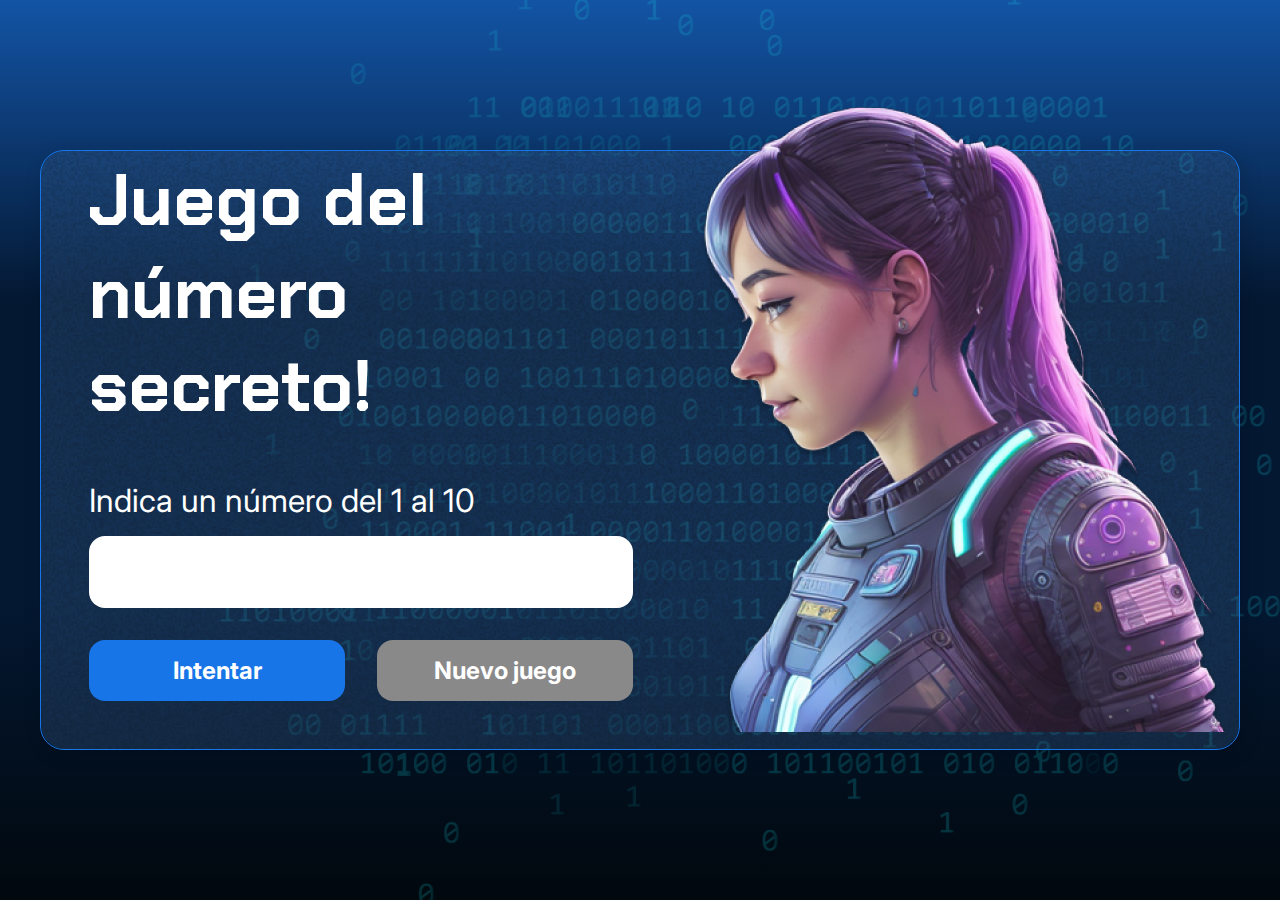
==== index.html @ d42e2543 "Comienzo la version 1.0 de mi proyecto (NUMERO AL AZAR)" ====
<!DOCTYPE html>
<html lang="pt-br">

<head>
    <meta charset="UTF-8">
    <meta name="viewport" content="width=device-width, initial-scale=1.0">
    <link rel="preconnect" href="https://fonts.googleapis.com">
    <link rel="preconnect" href="https://fonts.gstatic.com" crossorigin>
    <link href="https://fonts.googleapis.com/css2?family=Chakra+Petch:wght@700&family=Inter:wght@400;700&display=swap"
        rel="stylesheet">
    <link rel="stylesheet" href="style.css">
    <title>JS Game</title>
</head>

<body>

    <div class="container">
        <div class="container__contenido">
            <div class="container__informaciones">
                <div class="container__texto">
                    <h1></h1>
                    <p class="texto__parrafo"></p>
                </div>
                <input type="number" id="valorUsuario" min="1" max="10" class="container__input">
                <div class="chute container__botones">
                    <button onclick="verificarIntento();" class="container__boton">Intentar</button>
                    <button onclick="reiniciarJuego();" class="container__boton" id="reiniciar" disabled>Nuevo juego</button>
                </div>
            </div>
            <img src="./img/ia.png" alt="Una persona mirando a la izquierda" class="container__imagen-persona" />
        </div>
    </div>



    <script src="app.js"></script>

</body>

</html>
---- style.css ----
* {
    box-sizing: border-box;
    margin: 0;
    padding: 0;
    color: white;
}

body {
    background: linear-gradient(#1354A5 0%, #041832 33.33%, #041832 66.67%, #01080E 100%);
    height: 100vh;
    display: flex;
    align-items: center;
    justify-content: center;
}


body::before {
    background-image: url("img/code.png");
    background-repeat: no-repeat;
    background-position: right;
    content: "";
    display: block;
    position: absolute;
    width: 100%;
    height: 100%;
    opacity: 0.4;
}

.container {
    width: 1200px;
    height: 600px;
    display: flex;
    align-items: center;
    justify-content: space-between;
    border-radius: 24px;
    border: 1px solid #1875E8;
    box-shadow: 4px 4px 20px 0px rgba(1, 8, 14, 0.15);
    background-image: url("img/Ruido.png");
    background-size: 100% 100%;
    position: relative;
}


.container__contenido {
    display: flex;
    align-items: center;
    position: absolute;
    bottom: 0;
}

.container__informaciones {
    flex: 1;
    padding: 3rem;
}

.container__boton {
    border-radius: 16px;
    background: #1875E8;
    padding: 16px 24px;
    width: 100%;
    font-size: 24px;
    font-weight: 700;
    border: none;
    margin-top: 2rem;
}

.container__boton:disabled {
    background: #898989;
}

.container__texto {
    margin: 16px 0 16px 0;
}

.container__texto-azul {
    color: #1875E8;
}

.container__input {
    width: 100%;
    height: 72px;
    border-radius: 16px;
    background-color: #FFF;
    border: none;
    color: #1875E8;
    padding: 2rem;
    font-size: 24px;
    font-weight: 700;
    font-family: 'Inter', sans-serif;
}

.container__botones {
    display: flex;
    gap: 2em;
}

h1 {
    font-family: 'Chakra Petch', sans-serif;
    font-size: 72px;
    padding-bottom: 3rem;
}

p,
button {
    font-family: 'Inter', sans-serif;
}

.texto__parrafo {
    font-size: 32px;
    font-weight: 400;
}
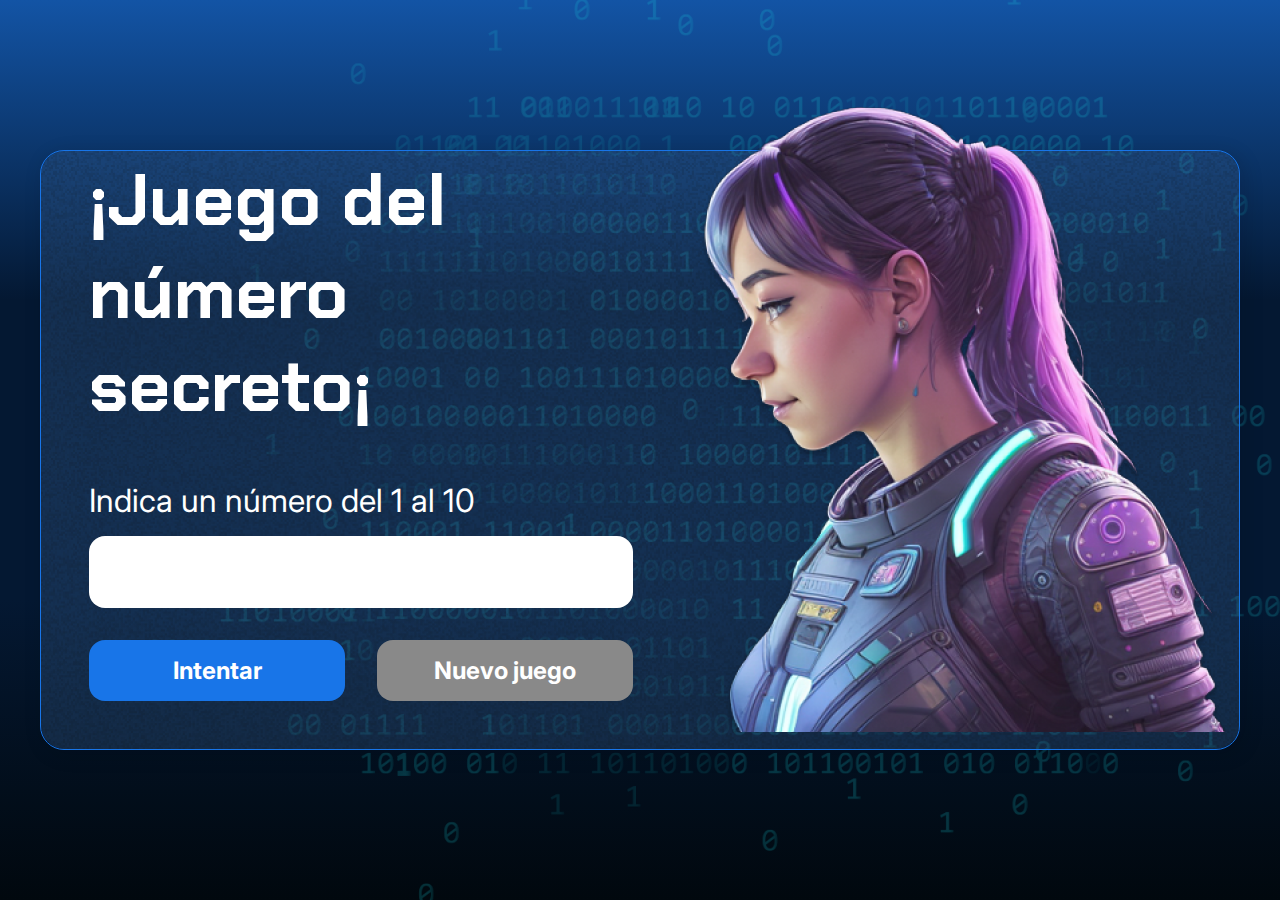
==== commit 2a3eb1bc: "Agregue un numero archivo llamado felicitaciones, en el cual diriguira al usuario cuando hallaacerta" ====
--- a/index.html
+++ b/index.html
@@ -9,7 +9,7 @@
     <link href="https://fonts.googleapis.com/css2?family=Chakra+Petch:wght@700&family=Inter:wght@400;700&display=swap"
         rel="stylesheet">
     <link rel="stylesheet" href="style.css">
-    <title>JS Game</title>
+    <title>¡ADVINA EL NUMERO!</title>
 </head>
 
 <body>
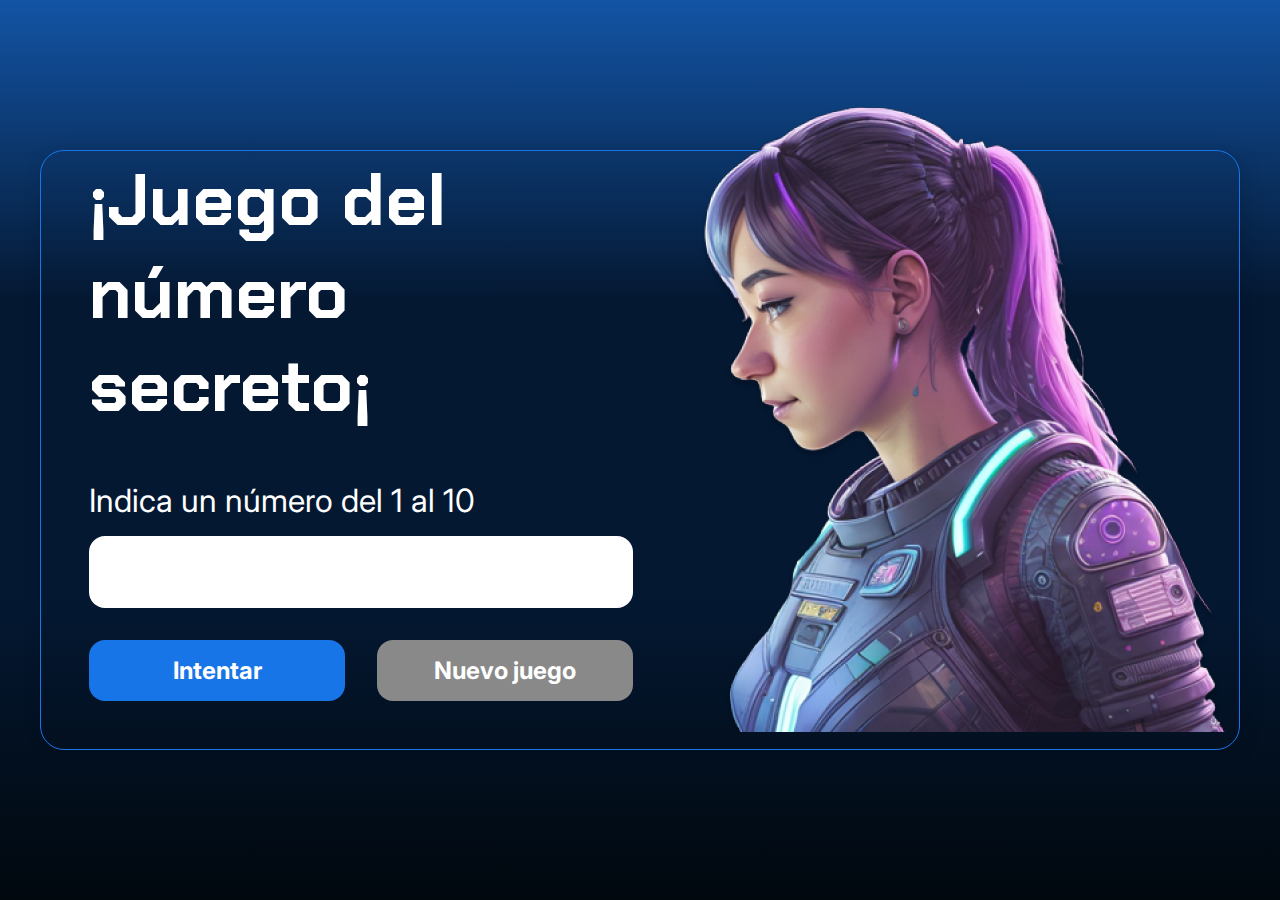
==== commit 75150279: "Modificacion de incoporacion de script de index.html" ====
--- a/index.html
+++ b/index.html
@@ -8,7 +8,7 @@
     <link rel="preconnect" href="https://fonts.gstatic.com" crossorigin>
     <link href="https://fonts.googleapis.com/css2?family=Chakra+Petch:wght@700&family=Inter:wght@400;700&display=swap"
         rel="stylesheet">
-    <link rel="stylesheet" href="style.css">
+    <link rel="stylesheet" href="/css/style.css">
     <title>¡ADVINA EL NUMERO!</title>
 </head>
 
--- a/css/style.css
+++ b/css/style.css
@@ -0,0 +1,111 @@
+* {
+    box-sizing: border-box;
+    margin: 0;
+    padding: 0;
+    color: white;
+}
+
+body {
+    background: linear-gradient(#1354A5 0%, #041832 33.33%, #041832 66.67%, #01080E 100%);
+    height: 100vh;
+    display: flex;
+    align-items: center;
+    justify-content: center;
+}
+
+
+body::before {
+    background-image: url("img/code.png");
+    background-repeat: no-repeat;
+    background-position: right;
+    content: "";
+    display: block;
+    position: absolute;
+    width: 100%;
+    height: 100%;
+    opacity: 0.4;
+}
+
+.container {
+    width: 1200px;
+    height: 600px;
+    display: flex;
+    align-items: center;
+    justify-content: space-between;
+    border-radius: 24px;
+    border: 1px solid #1875E8;
+    box-shadow: 4px 4px 20px 0px rgba(1, 8, 14, 0.15);
+    background-image: url("img/Ruido.png");
+    background-size: 100% 100%;
+    position: relative;
+}
+
+
+.container__contenido {
+    display: flex;
+    align-items: center;
+    position: absolute;
+    bottom: 0;
+}
+
+.container__informaciones {
+    flex: 1;
+    padding: 3rem;
+}
+
+.container__boton {
+    border-radius: 16px;
+    background: #1875E8;
+    padding: 16px 24px;
+    width: 100%;
+    font-size: 24px;
+    font-weight: 700;
+    border: none;
+    margin-top: 2rem;
+}
+
+.container__boton:disabled {
+    background: #898989;
+}
+
+.container__texto {
+    margin: 16px 0 16px 0;
+}
+
+.container__texto-azul {
+    color: #1875E8;
+}
+
+.container__input {
+    width: 100%;
+    height: 72px;
+    border-radius: 16px;
+    background-color: #FFF;
+    border: none;
+    color: #1875E8;
+    padding: 2rem;
+    font-size: 24px;
+    font-weight: 700;
+    font-family: 'Inter', sans-serif;
+}
+
+.container__botones {
+    display: flex;
+    gap: 2em;
+}
+
+h1 {
+    font-family: 'Chakra Petch', sans-serif;
+    font-size: 72px;
+    padding-bottom: 3rem;
+}
+
+p,
+button {
+    font-family: 'Inter', sans-serif;
+}
+
+.texto__parrafo {
+    font-size: 32px;
+    font-weight: 400;
+}